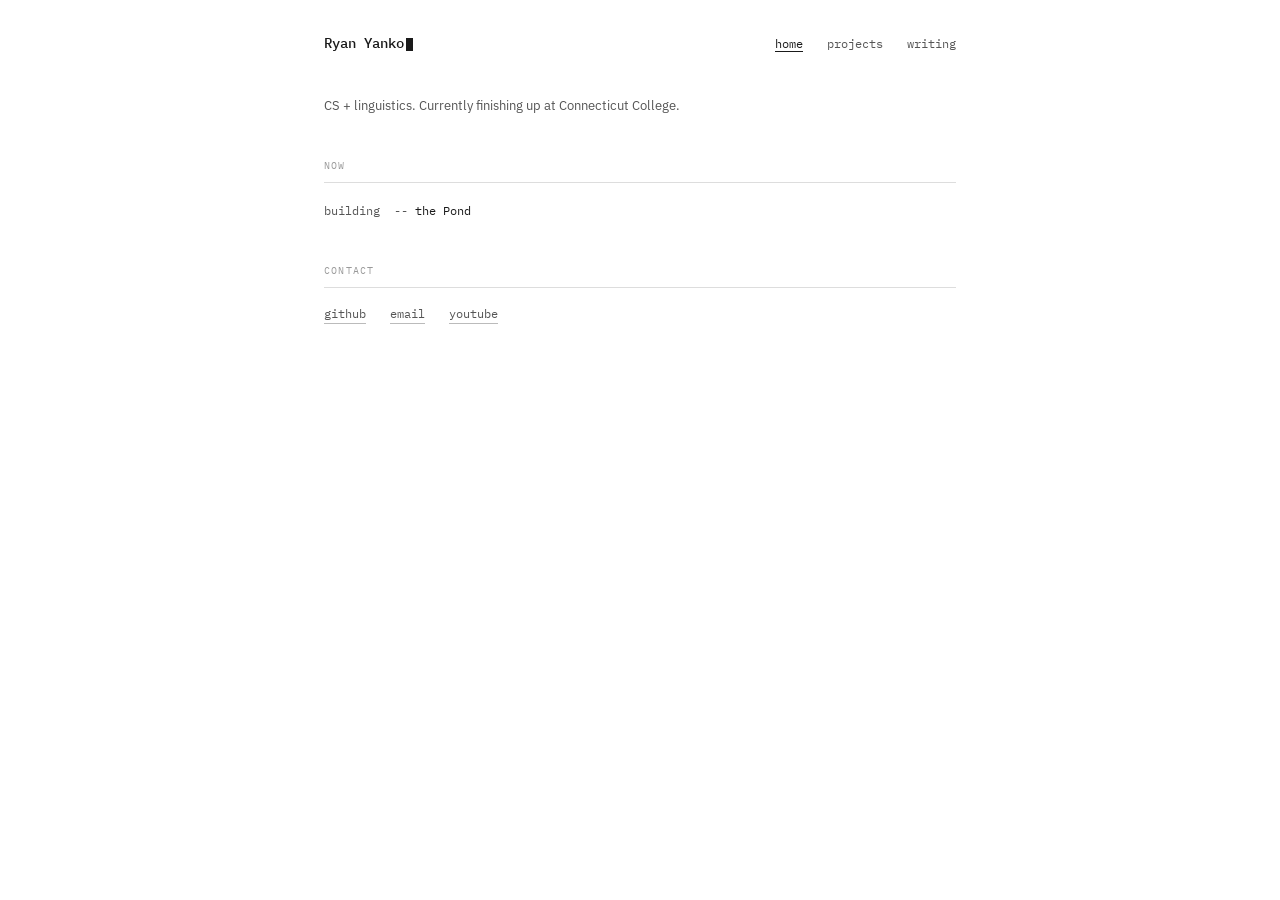
==== index.html @ dad6bca5 "Added 2 replit projects" ====
<!DOCTYPE html>
<html lang="en">
<head>
  <meta charset="UTF-8" />
  <meta name="viewport" content="width=device-width, initial-scale=1.0" />
  <title>Ryan Yanko</title>
  <link rel="stylesheet" href="style.css" />
</head>
<body>
  <div class="s">
    <header>
      <div class="wordmark">Ryan Yanko<span class="cursor"></span></div>
      <nav>
        <a class="on" onclick="go('home',this)">home</a>
        <a onclick="go('projects',this)">projects</a>
        <a onclick="go('writing',this)">writing</a>
      </nav>
    </header>

    <!-- HOME -->
    <div id="p-home" class="panel on">
      <p class="bio">CS + linguistics. Currently finishing up at Connecticut College.</p>
      <div class="sec">now</div>
      <div class="now-item">building &nbsp;-- <span>the Pond</span></div>
      <div class="sec">contact</div>
      <div class="links-row">
        <a href="https://github.com/ryanbyanko">github</a>
        <a href="mailto:ryanbyanko@gmail.com">email</a>
        <a href="https://www.youtube.com/@ryanyanko3547">youtube</a>
      </div>
    </div>

    <!-- PROJECTS -->
    <div id="p-projects" class="panel">
      <div class="sec">projects</div>

      <!-- PROJECT TEMPLATE
      <div class="pc" onclick="toggle(this)">
        <div class="pc-head">
          <span class="pc-name">project name</span>
          <span class="pc-blurb">one line description</span>
          <span class="pc-toggle">[+]</span>
        </div>
        <div class="pc-body">
          <p class="pc-desc">Longer description goes here.</p>
          <div class="pc-links">
            <div class="pc-link"><span class="lk">repo</span><a href="#">github link</a></div>
            <div class="pc-link"><span class="lk">demo</span><a href="#">live demo link</a></div>
            <div class="pc-link"><span class="lk">writeup</span><a href="post.html?post=your-post">Post title here</a><span class="note"> -- devlog</span></div>
            <div class="pc-link"><span class="lk">video</span><a href="#">youtube link</a></div>
          </div>
        </div>
      </div>
      -->

      <div class="pc" onclick="toggle(this)">
        <div class="pc-head">
          <span class="pc-name">ClashLang</span>
          <span class="pc-blurb">The esolang for Clash Royale enthusiasts</span>
          <span class="pc-toggle">[+]</span>
        </div>
        <div class="pc-body">
          <p class="pc-desc">An esoteric programming language with syntax based on Clash Royale terminology</p>
          <div class="pc-links">
            <div class="pc-link"><span class="lk">repo</span><a href="https://github.com/ryanbyanko/ClashLang">Github</a></div>
            <div class="pc-link"><span class="lk">demo</span><a href="/ClashLang">ClashLang Editor</a></div>
            <div class="pc-link"><span class="lk">writeup</span><a href="post.html?post=clashlang">Introducing ClashLang</a><span class="note"> -- tutorial</span></div>
            <!-- COMING SOON? <div class="pc-link"><span class="lk">video</span><a href="#">youtube link</a></div> -->
          </div>
        </div>
      </div>

      <div class="pc" onclick="toggle(this)">
        <div class="pc-head">
          <span class="pc-name">Genetic Algorithm</span>
          <span class="pc-blurb">AI learns to play Flappy Bird</span>
          <span class="pc-toggle">[+]</span>
        </div>
        <div class="pc-body">
          <p class="pc-desc">Watch and control a population of perceptron-powered players learn to master a simple Flappy Bird-esque game.</p>
          <div class="pc-links">
            <div class="pc-link"><span class="lk">repo</span><a href="https://github.com/ryanbyanko/Genetic-Algorithm-Flap">Github</a></div>
            <div class="pc-link"><span class="lk">demo</span><a href="/Genetic-Algorithm-Flap">Live Demo</a></div>
            <!-- COMING SOON? <div class="pc-link"><span class="lk">video</span><a href="#">youtube link</a></div> -->
          </div>
        </div>
      </div>

    </div>

    <!-- WRITING -->
    <div id="p-writing" class="panel">
      <div class="sec">writing</div>
      <!-- WRITING TEMPLATE
      <div class="wi">
        <a class="wi-title" href="post.html?post=filename">Post title here</a>
        <span class="wi-meta">Mar 2026</span>
      </div>
      -->

      <div class="wi">
        <a class="wi-title" href="post.html?post=ai_app_1">Build Your First AI-Powered App: Part 1</a>
        <span class="wi-meta">Mar 2026</span>
      </div>

      <div class="wi">
        <a class="wi-title" href="post.html?post=ai_app_2">Improving Your AI App: Part 2</a>
        <span class="wi-meta">Mar 2026</span>
      </div>

    </div>

  </div>

  <script src="main.js"></script>
</body>
</html>
---- style.css ----
@import url('https://fonts.googleapis.com/css2?family=IBM+Plex+Mono:ital,wght@0,400;0,500;1,400&family=IBM+Plex+Sans:wght@400;500&display=swap');

*, *::before, *::after { box-sizing: border-box; margin: 0; padding: 0; }

:root {
  --text:        #1a1a1a;
  --text-mid:    #555;
  --text-muted:  #999;
  --border:      #ddd;
  --border-mid:  #bbb;
  --bg:          #fff;
  --font-mono:   'IBM Plex Mono', monospace;
  --font-sans:   'IBM Plex Sans', sans-serif;
}

@media (prefers-color-scheme: dark) {
  :root {
    --text:       #e8e8e8;
    --text-mid:   #aaa;
    --text-muted: #666;
    --border:     #333;
    --border-mid: #555;
    --bg:         #111;
  }
}

body {
  background: var(--bg);
  color: var(--text);
  font-family: var(--font-mono);
  font-size: 14px;
  line-height: 1.6;
}

.s {
  max-width: 680px;
  margin: 0 auto;
  padding: 2rem 1.5rem 4rem;
}

/* --- header --- */
header {
  display: flex;
  justify-content: space-between;
  align-items: center;
  margin-bottom: 2.5rem;
}

.wordmark {
  font-size: 14px;
  font-weight: 500;
}

.cursor {
  display: inline-block;
  width: 7px;
  height: 13px;
  background: var(--text);
  vertical-align: middle;
  margin-left: 2px;
  animation: blink 1.1s step-end infinite;
}

@keyframes blink { 50% { opacity: 0; } }

nav { display: flex; gap: 1.5rem; }
nav a {
  font-size: 12px;
  color: var(--text-mid);
  text-decoration: none;
  cursor: pointer;
}
nav a.on {
  color: var(--text);
  text-decoration: underline;
  text-underline-offset: 3px;
}

/* --- panels --- */
.panel { display: none; }
.panel.on { display: block; }

/* --- section label --- */
.sec {
  font-size: 10px;
  color: var(--text-muted);
  letter-spacing: .12em;
  text-transform: uppercase;
  margin: 2.5rem 0 1rem;
  padding-bottom: .5rem;
  border-bottom: .5px solid var(--border);
}

/* --- home --- */
.bio {
  font-family: var(--font-sans);
  font-size: 13px;
  line-height: 1.8;
  color: var(--text-mid);
  max-width: 520px;
}

.now-item {
  font-size: 12px;
  line-height: 2;
  color: var(--text-mid);
}
.now-item span { color: var(--text); }

.links-row { display: flex; gap: 1.5rem; }
.links-row a {
  font-size: 12px;
  color: var(--text-mid);
  text-decoration: none;
  border-bottom: .5px solid var(--border-mid);
}
.links-row a:hover { color: var(--text); border-bottom-color: var(--text); }

/* --- project cards --- */
.pc {
  border-bottom: .5px solid var(--border);
  cursor: pointer;
}
.pc:first-of-type { border-top: .5px solid var(--border); }

.pc-head {
  display: flex;
  justify-content: space-between;
  align-items: baseline;
  padding: .9rem 0;
  gap: 1rem;
}
.pc-name { font-size: 13px; font-weight: 500; flex-shrink: 0; }
.pc-blurb {
  font-size: 12px;
  color: var(--text-muted);
  font-family: var(--font-sans);
  flex: 1;
  white-space: nowrap;
  overflow: hidden;
  text-overflow: ellipsis;
}
.pc-toggle { font-size: 11px; color: var(--text-muted); flex-shrink: 0; }

.pc-body { display: none; padding: 0 0 1.25rem; border-top: .5px dashed var(--border); }
.pc-body.on { display: block; }

.pc-desc {
  font-family: var(--font-sans);
  font-size: 12px;
  line-height: 1.75;
  color: var(--text-mid);
  margin: .9rem 0 1rem;
}
.pc-links { display: flex; flex-direction: column; gap: .5rem; }
.pc-link { display: flex; align-items: baseline; gap: .75rem; font-size: 12px; }
.lk { font-size: 10px; color: var(--text-muted); min-width: 52px; letter-spacing: .05em; }
.pc-link a {
  color: var(--text);
  text-decoration: none;
  border-bottom: .5px solid var(--border-mid);
}
.pc-link a:hover { border-bottom-color: var(--text); }
.note { font-family: var(--font-sans); font-size: 11px; color: var(--text-muted); font-style: italic; }

/* --- writing --- */
.wi {
  display: flex;
  justify-content: space-between;
  align-items: baseline;
  padding: .85rem 0;
  border-bottom: .5px solid var(--border);
  gap: 1rem;
}
.wi:first-of-type { border-top: .5px solid var(--border); }
.wi-title {
  font-size: 13px;
  color: var(--text);
  text-decoration: none;
  border-bottom: .5px solid transparent;
}
.wi-title:hover { border-bottom-color: var(--border-mid); }
.wi-meta { font-size: 11px; color: var(--text-muted); flex-shrink: 0; }

/* --- post page --- */
.post-back { font-size: 12px; color: var(--text-mid); text-decoration: none; display: inline-block; margin-bottom: 2rem; }
.post-back:hover { color: var(--text); }
#post-content { font-family: var(--font-sans); font-size: 14px; line-height: 1.85; color: var(--text-mid); }
#post-content h1 { font-family: var(--font-mono); font-size: 18px; font-weight: 500; color: var(--text); margin-bottom: 0.5rem; }
#post-content h2 { font-family: var(--font-mono); font-size: 14px; font-weight: 500; color: var(--text); margin: 2rem 0 0.75rem; }
#post-content p { margin-bottom: 1.25rem; }
#post-content code { font-family: var(--font-mono); font-size: 12px; background: var(--border); padding: 1px 5px; border-radius: 3px; }
#post-content pre { background: var(--border); padding: 1rem; border-radius: 4px; overflow-x: auto; margin-bottom: 1.25rem; }
#post-content pre code { background: none; padding: 0; }
#post-content a { color: var(--text); }
.post-date { font-size: 11px; color: var(--text-muted); margin-bottom: 2rem; display: block; }
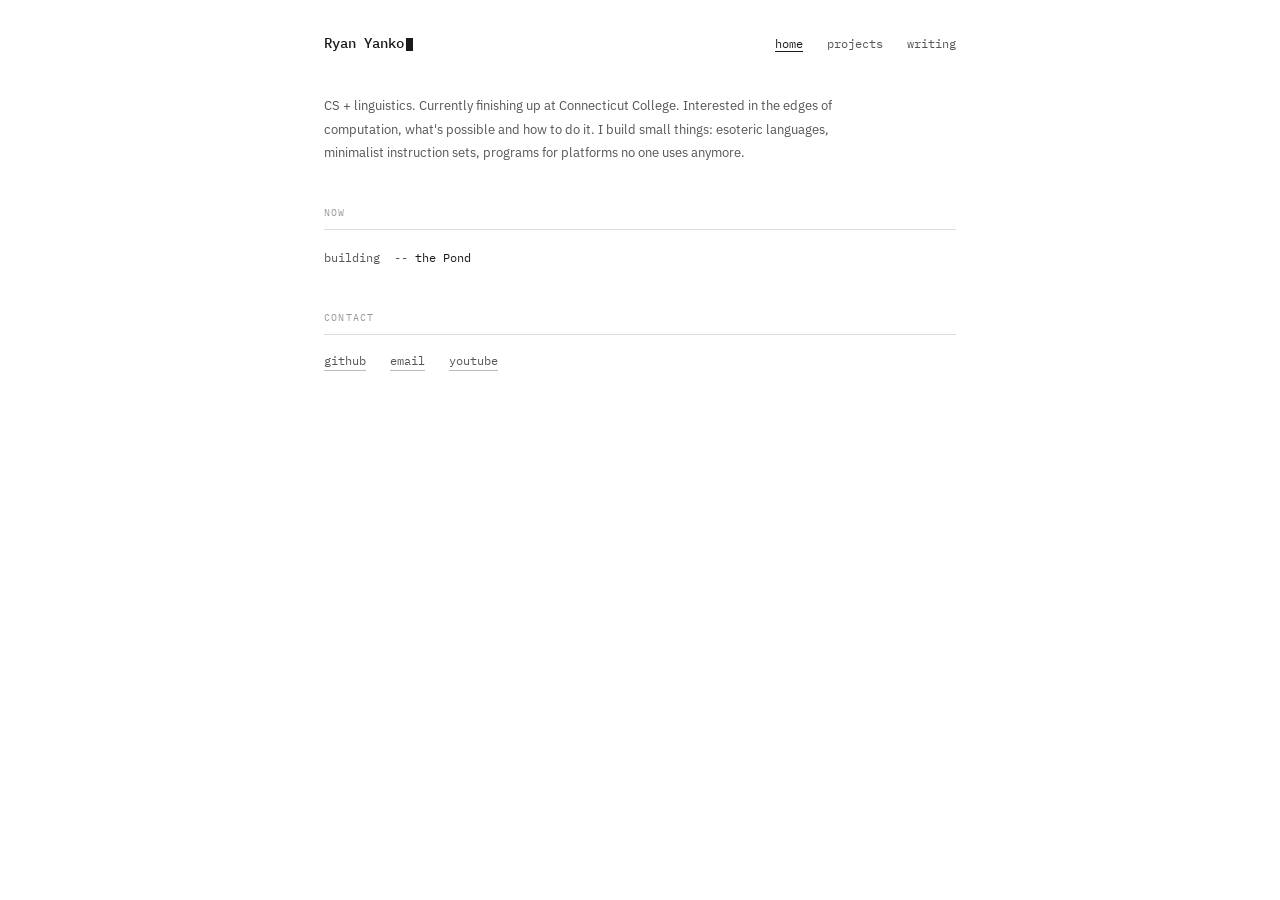
==== commit 386e2ffc: "Updated bio" ====
--- a/index.html
+++ b/index.html
@@ -19,7 +19,7 @@
 
     <!-- HOME -->
     <div id="p-home" class="panel on">
-      <p class="bio">CS + linguistics. Currently finishing up at Connecticut College.</p>
+      <p class="bio">CS + linguistics. Currently finishing up at Connecticut College. Interested in the edges of computation, what's possible and how to do it. I build small things: esoteric languages, minimalist instruction sets, programs for platforms no one uses anymore.</p>
       <div class="sec">now</div>
       <div class="now-item">building &nbsp;-- <span>the Pond</span></div>
       <div class="sec">contact</div>
@@ -55,6 +55,53 @@
 
       <div class="pc" onclick="toggle(this)">
         <div class="pc-head">
+          <span class="pc-name">MASIC Simulator</span>
+          <span class="pc-blurb">An interactive visualization of a very basic computer</span>
+          <span class="pc-toggle">[+]</span>
+        </div>
+        <div class="pc-body">
+          <p class="pc-desc">A full implementation of a very basic computer (the MASIC redstone computer), with an interactive visualization/emulator</p>
+          <div class="pc-links">
+            <div class="pc-link"><span class="lk">repo</span><a href="https://github.com/ryanbyanko/MASIC-Simulator">Github</a></div>
+            <div class="pc-link"><span class="lk">demo</span><a href="/MASIC-Simulator">Live web demo</a></div>
+            <!-- replit deleted :( <div class="pc-link"><span class="lk">writeup</span><a href="post.html?post=your-post">Post title here</a><span class="note"> -- devlog</span></div> -->
+          </div>
+        </div>
+      </div>
+
+      <div class="pc" onclick="toggle(this)">
+        <div class="pc-head">
+          <span class="pc-name">Times Table Visualizer</span>
+          <span class="pc-blurb">A beautiful and unique math visualization</span>
+          <span class="pc-toggle">[+]</span>
+        </div>
+        <div class="pc-body">
+          <p class="pc-desc">longer description</p>
+          <div class="pc-links">
+            <div class="pc-link"><span class="lk">repo</span><a href="https://github.com/ryanbyanko/Times-tables-visualization">Github</a></div>
+            <div class="pc-link"><span class="lk">demo</span><a href="/Times-tables-visualization">Live demo</a></div>
+          </div>
+        </div>
+      </div>
+
+      <div class="pc" onclick="toggle(this)">
+        <div class="pc-head">
+          <span class="pc-name">TI-83 assembly quine</span>
+          <span class="pc-blurb">A self-replicating assembly program in Z80 hex</span>
+          <span class="pc-toggle">[+]</span>
+        </div>
+        <div class="pc-body">
+          <p class="pc-desc">A short, TI "asm" hex program that prints its exact hex source code when ran on a TI-83+ (and probably TI-83 too)</p>
+          <div class="pc-links">
+            <div class="pc-link"><span class="lk">writeup</span><a href="post.html?post=ti_asm_1">TI Assembly Size Optimization</a><span class="note"> -- devlog</span></div>
+            <div class="pc-link"><span class="lk">video</span><a href="https://youtu.be/iH-FiJiTs2s?si=K47UgOTeyGe7kxgm">TI 83 Assembly Quine</a><span class="note"> -- demo</span></div>
+            <div class="pc-link"><span class="lk">video</span><a href="https://youtu.be/qAR3qtmN-3k?si=oAHM9sfFAeHJLOJT">TI Assembly Tutorial</a><span class="note"> -- explanation</span></div>
+          </div>
+        </div>
+      </div>
+
+      <div class="pc" onclick="toggle(this)">
+        <div class="pc-head">
           <span class="pc-name">ClashLang</span>
           <span class="pc-blurb">The esolang for Clash Royale enthusiasts</span>
           <span class="pc-toggle">[+]</span>
@@ -86,6 +133,21 @@
         </div>
       </div>
 
+      <div class="pc" onclick="toggle(this)">
+        <div class="pc-head">
+          <span class="pc-name">2-Bit Redstone Computer</span>
+          <span class="pc-blurb">A working computer built in Minecraft</span>
+          <span class="pc-toggle">[+]</span>
+        </div>
+        <div class="pc-body">
+          <p class="pc-desc">My unique 2-bit Minecraft redstone computer with 4 bits of memory, a full-adder ALU, input, and output</p>
+          <div class="pc-links">
+            <div class="pc-link"><span class="lk">video</span><a href="https://youtu.be/kDAdZQwo-nA?si=bf3J5s1U8ixAuHuC">youtube link</a></div>
+            <div class="pc-link"><span class="lk">writeup</span><a href="post.html?post=redstone_computer">Reverse Engineering the 2-Bit Full Redstone Computer</a></div>
+          </div>
+        </div>
+      </div>
+
     </div>
 
     <!-- WRITING -->
@@ -100,12 +162,17 @@
 
       <div class="wi">
         <a class="wi-title" href="post.html?post=ai_app_1">Build Your First AI-Powered App: Part 1</a>
-        <span class="wi-meta">Mar 2026</span>
+        <!-- <span class="wi-meta">Mar 2026</span> -->
       </div>
 
       <div class="wi">
         <a class="wi-title" href="post.html?post=ai_app_2">Improving Your AI App: Part 2</a>
-        <span class="wi-meta">Mar 2026</span>
+        <!-- <span class="wi-meta">Mar 2026</span> -->
+      </div>
+
+      <div class="wi">
+        <a class="wi-title" href="post.html?redstone_computer">Reverse Engineering the 2-Bit Full Redstone Computer</a>
+        <!-- <span class="wi-meta">Apr 2026</span> -->
       </div>
 
     </div>
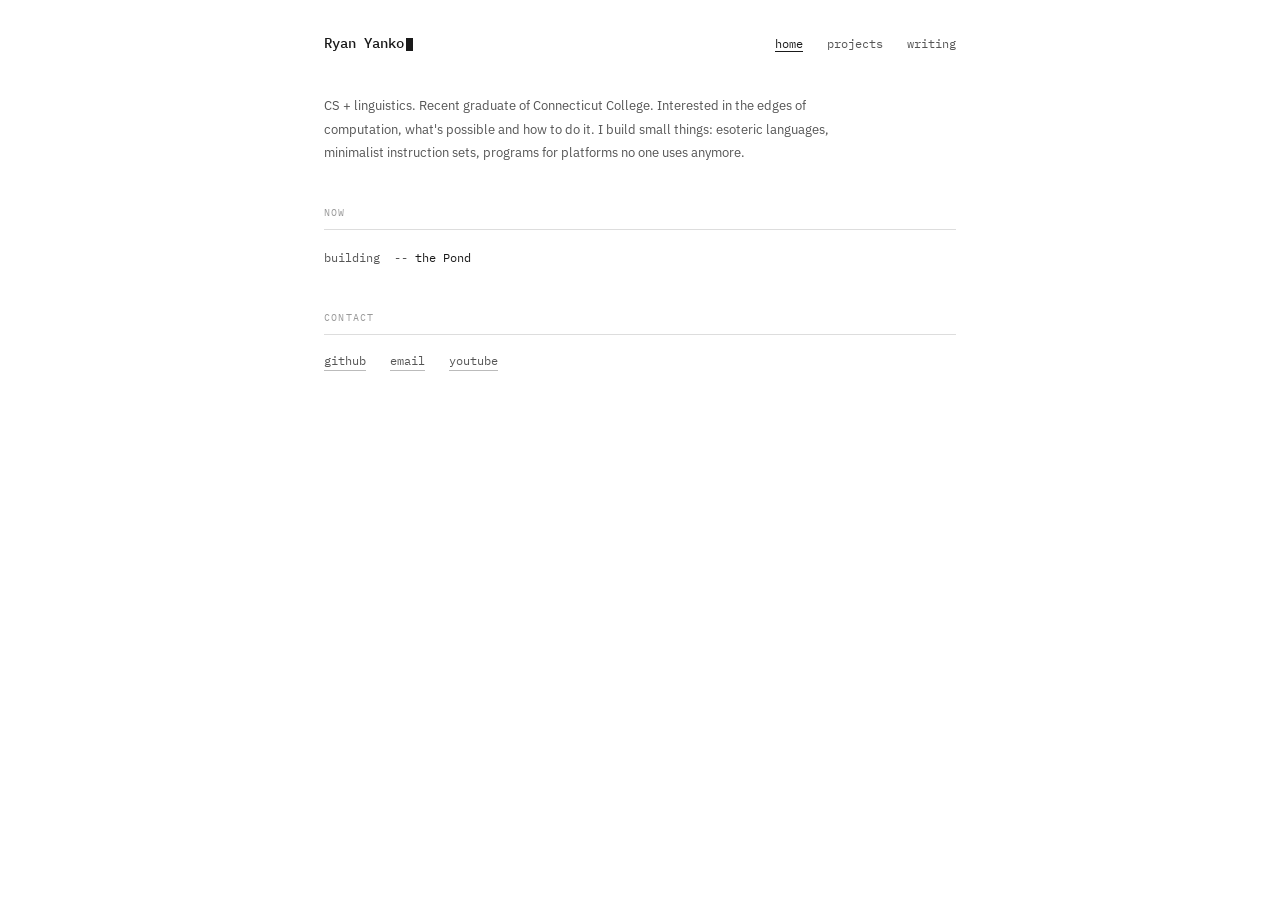
==== commit c2f56793: "added skypuf project" ====
--- a/index.html
+++ b/index.html
@@ -19,7 +19,7 @@
 
     <!-- HOME -->
     <div id="p-home" class="panel on">
-      <p class="bio">CS + linguistics. Currently finishing up at Connecticut College. Interested in the edges of computation, what's possible and how to do it. I build small things: esoteric languages, minimalist instruction sets, programs for platforms no one uses anymore.</p>
+      <p class="bio">CS + linguistics. Recent graduate of Connecticut College. Interested in the edges of computation, what's possible and how to do it. I build small things: esoteric languages, minimalist instruction sets, programs for platforms no one uses anymore.</p>
       <div class="sec">now</div>
       <div class="now-item">building &nbsp;-- <span>the Pond</span></div>
       <div class="sec">contact</div>
@@ -55,6 +55,23 @@
 
       <div class="pc" onclick="toggle(this)">
         <div class="pc-head">
+          <span class="pc-name">SkyPuf (Puzzle Game)</span>
+          <span class="pc-blurb">The award-winning puzzle game from Vandergame Studios &amp; Ko</span>
+          <span class="pc-toggle">[+]</span>
+        </div>
+        <div class="pc-body">
+          <p class="pc-desc">A unique puzzle game about guiding groups of Puflings through a maze of floating sky paths. Originally created for an entertainment software design class.</p>
+          <div class="pc-links">
+            <div class="pc-link"><span class="lk">demo</span><a href="/SkyPuf-Web">Web player and level editor (in progress)</a></div>
+            <div class="pc-link"><span class="lk">writeup</span><a href="post.html?post=skypuf.md">Making SkyPuf puzzles</a><span class="note"> -- devlog</span></div>
+            <div class="pc-link"><span class="lk">video</span><a href="https://www.youtube.com/watch?v=6UQbOkz5YDU">Unity version gameplay demo</a></div>
+            <div class="pc-link"><span class="lk">video</span><a href="https://www.youtube.com/watch?v=bgfLho9EXno">Unity version full walkthrough</a></div>
+          </div>
+        </div>
+      </div>
+
+      <div class="pc" onclick="toggle(this)">
+        <div class="pc-head">
           <span class="pc-name">MASIC Simulator</span>
           <span class="pc-blurb">An interactive visualization of a very basic computer</span>
           <span class="pc-toggle">[+]</span>
